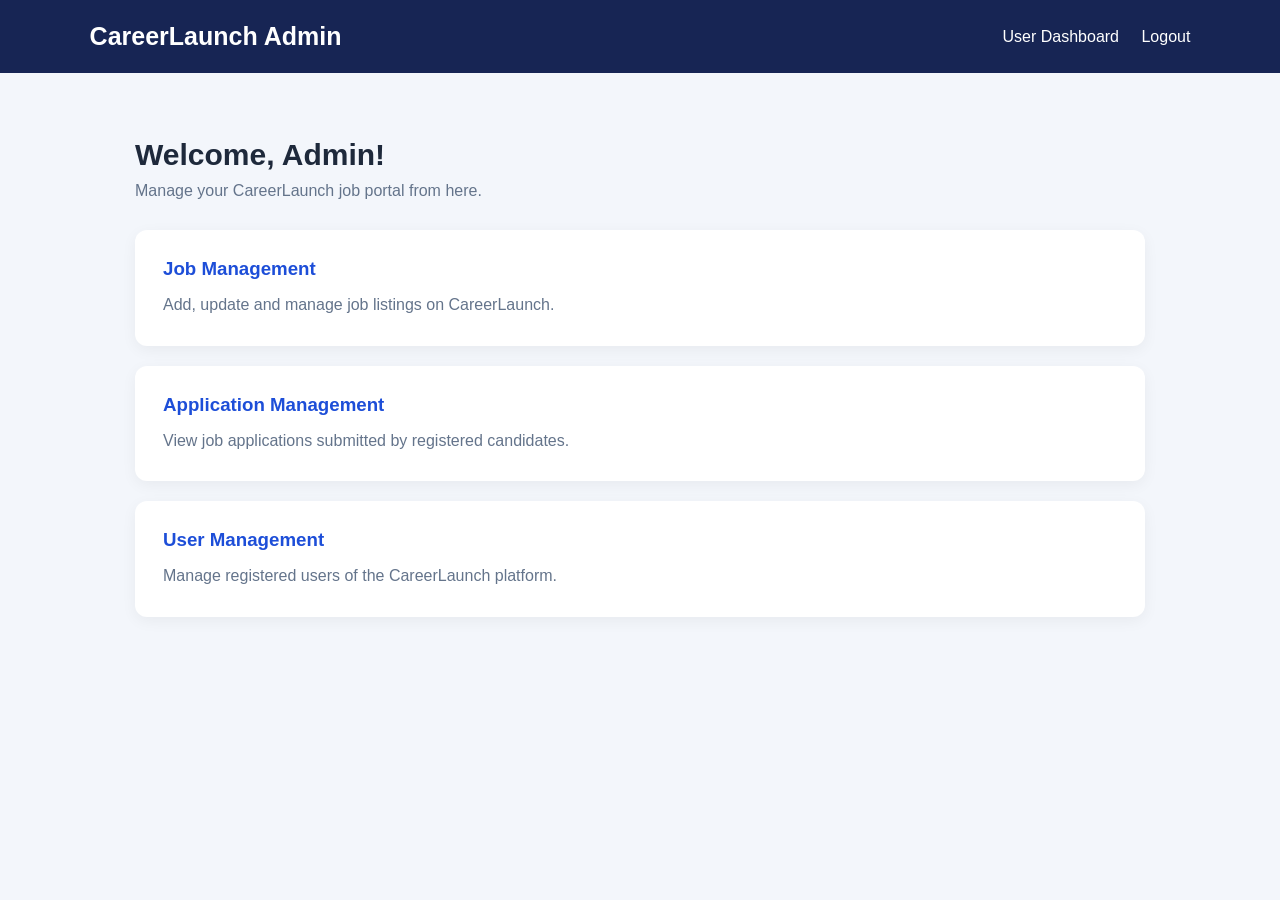
==== templates/admin.html @ fa6ccd96 "Add admin dashboard HTML template This file contains the HTML structure and styles for the admin das" ====
<!DOCTYPE html>
<html lang="en">
<head>
    <meta charset="UTF-8">
    <meta name="viewport" content="width=device-width, initial-scale=1.0">
    <title>Admin Dashboard | CareerLaunch</title>

    <style>
        * {
            margin: 0;
            padding: 0;
            box-sizing: border-box;
        }

        body {
            font-family: Arial, sans-serif;
            background: #f3f6fb;
            color: #1e293b;
        }

        header {
            background: #172554;
            color: white;
            padding: 22px 7%;
            display: flex;
            justify-content: space-between;
            align-items: center;
            flex-wrap: wrap;
            gap: 15px;
        }

        header h2 {
            font-size: 25px;
        }

        header a {
            color: white;
            text-decoration: none;
            margin-left: 18px;
        }

        .container {
            max-width: 1050px;
            margin: 45px auto;
            padding: 20px;
        }

        .welcome {
            margin-bottom: 30px;
        }

        .welcome h1 {
            font-size: 30px;
            margin-bottom: 10px;
        }

        .welcome p {
            color: #64748b;
        }

        .card {
            background: white;
            padding: 28px;
            border-radius: 12px;
            margin-bottom: 20px;
            box-shadow: 0 4px 15px rgba(0,0,0,0.05);
        }

        .card h3 {
            color: #1d4ed8;
            margin-bottom: 12px;
        }

        .card p {
            color: #64748b;
            line-height: 1.6;
        }

        .button {
            display: inline-block;
            margin-top: 15px;
            padding: 11px 20px;
            background: #2563eb;
            color: white;
            text-decoration: none;
            border-radius: 7px;
        }

        .button:hover {
            background: #1d4ed8;
        }
    </style>
</head>

<body>

<header>
    <h2>CareerLaunch Admin</h2>

    <nav>
        <a href="/dashboard">User Dashboard</a>
        <a href="/logout">Logout</a>
    </nav>
</header>

<div class="container">

    <div class="welcome">
        <h1>Welcome, Admin!</h1>
        <p>Manage your CareerLaunch job portal from here.</p>
    </div>

    <div class="card">
        <h3>Job Management</h3>
        <p>Add, update and manage job listings on CareerLaunch.</p>
    </div>

    <div class="card">
        <h3>Application Management</h3>
        <p>View job applications submitted by registered candidates.</p>
    </div>

    <div class="card">
        <h3>User Management</h3>
        <p>Manage registered users of the CareerLaunch platform.</p>
    </div>

</div>

</body>
</html>
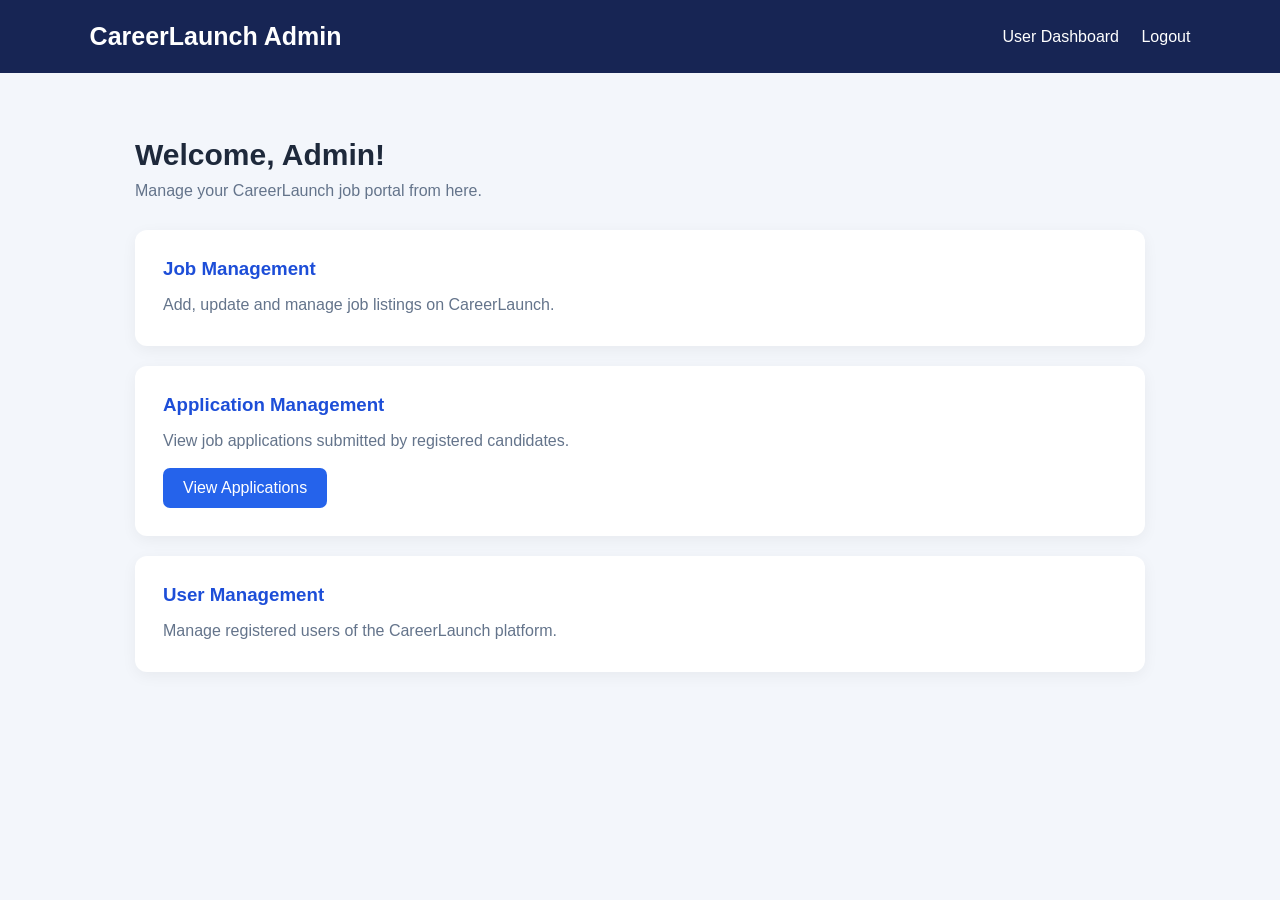
==== commit 5ee6492e: "Update admin.html" ====
--- a/templates/admin.html
+++ b/templates/admin.html
@@ -115,12 +115,14 @@
         <h3>Job Management</h3>
         <p>Add, update and manage job listings on CareerLaunch.</p>
     </div>
-
-    <div class="card">
-        <h3>Application Management</h3>
-        <p>View job applications submitted by registered candidates.</p>
-    </div>
-
+<div class="card">
+    <h3>Application Management</h3>
+    <p>View job applications submitted by registered candidates.</p>
+    <a href="/admin/applications" class="button">
+        View Applications
+    </a>
+</div>
+    
     <div class="card">
         <h3>User Management</h3>
         <p>Manage registered users of the CareerLaunch platform.</p>
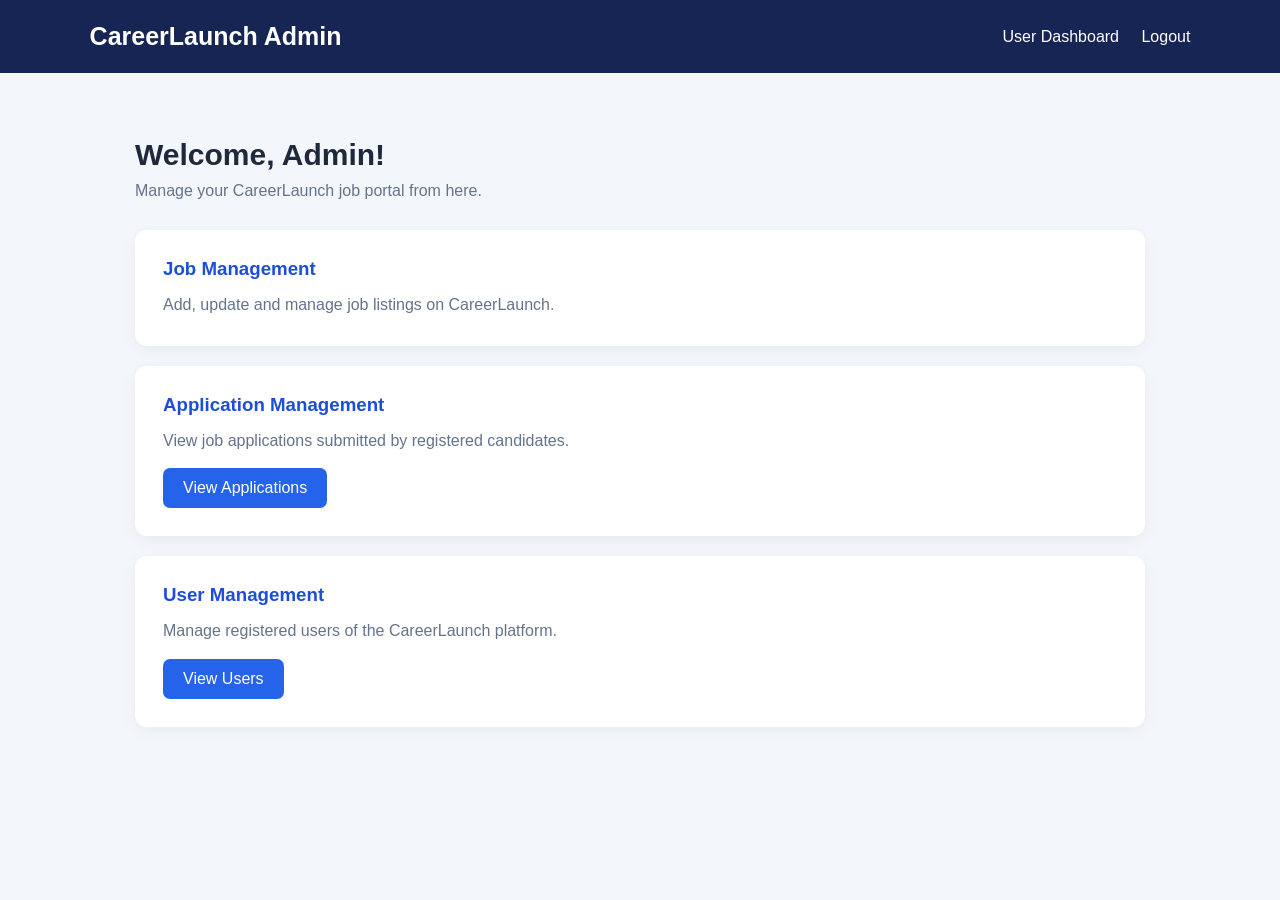
==== commit cbc00798: "Add link to view users in admin panel" ====
--- a/templates/admin.html
+++ b/templates/admin.html
@@ -124,9 +124,13 @@
 </div>
     
     <div class="card">
-        <h3>User Management</h3>
-        <p>Manage registered users of the CareerLaunch platform.</p>
-    </div>
+    <h3>User Management</h3>
+    <p>Manage registered users of the CareerLaunch platform.</p>
+
+    <a href="/admin/users" class="button">
+        View Users
+    </a>
+</div>
 
 </div>
 
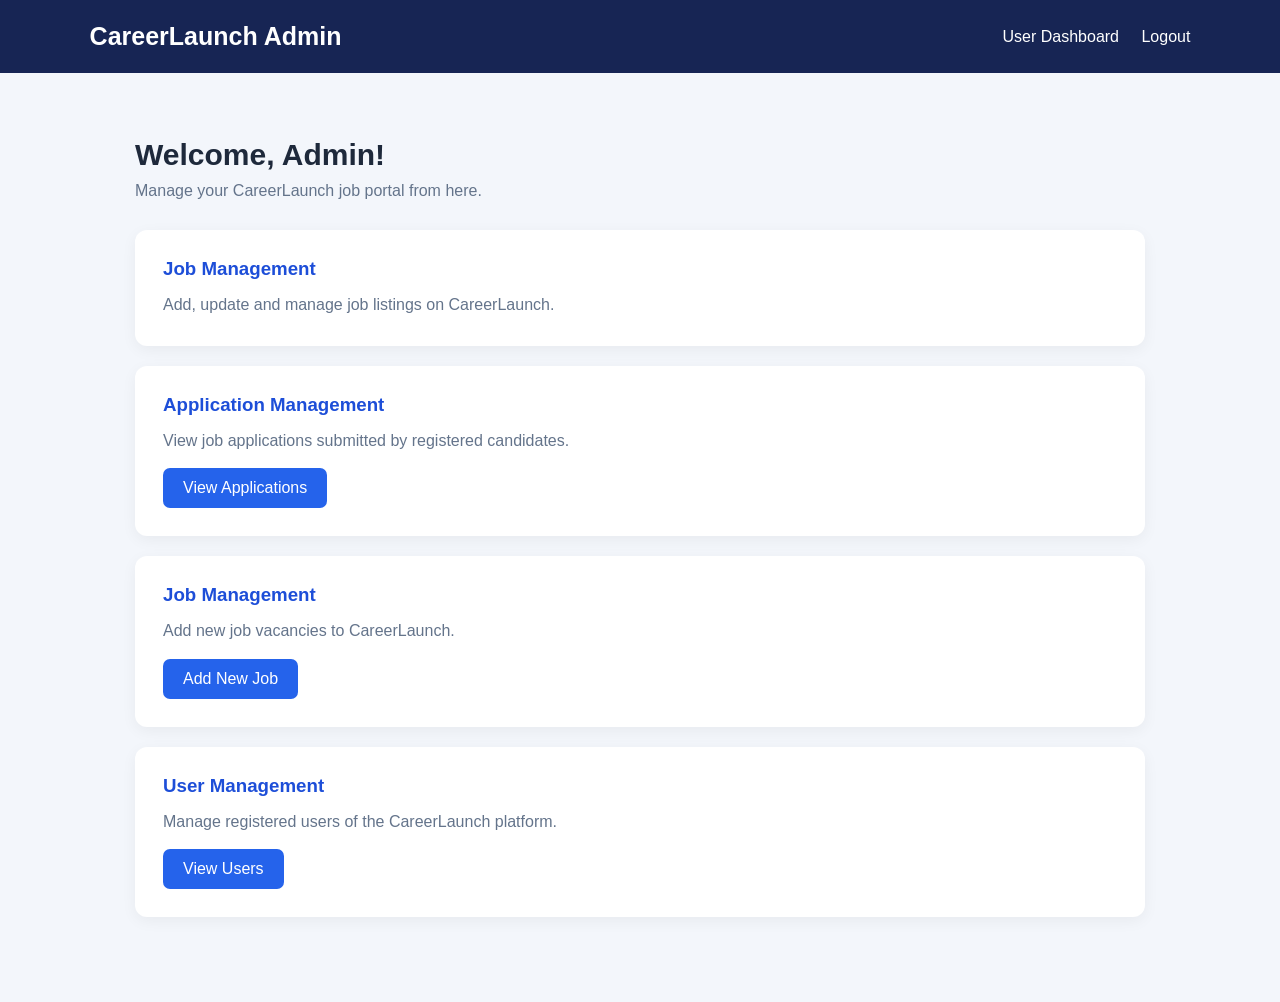
==== commit ce38857c: "Add Job Management section to admin page" ====
--- a/templates/admin.html
+++ b/templates/admin.html
@@ -122,7 +122,14 @@
         View Applications
     </a>
 </div>
-    
+  <div class="card">
+    <h3>Job Management</h3>
+    <p>Add new job vacancies to CareerLaunch.</p>
+
+    <a href="/admin/add-job" class="button">
+        Add New Job
+    </a>
+</div>  
     <div class="card">
     <h3>User Management</h3>
     <p>Manage registered users of the CareerLaunch platform.</p>
